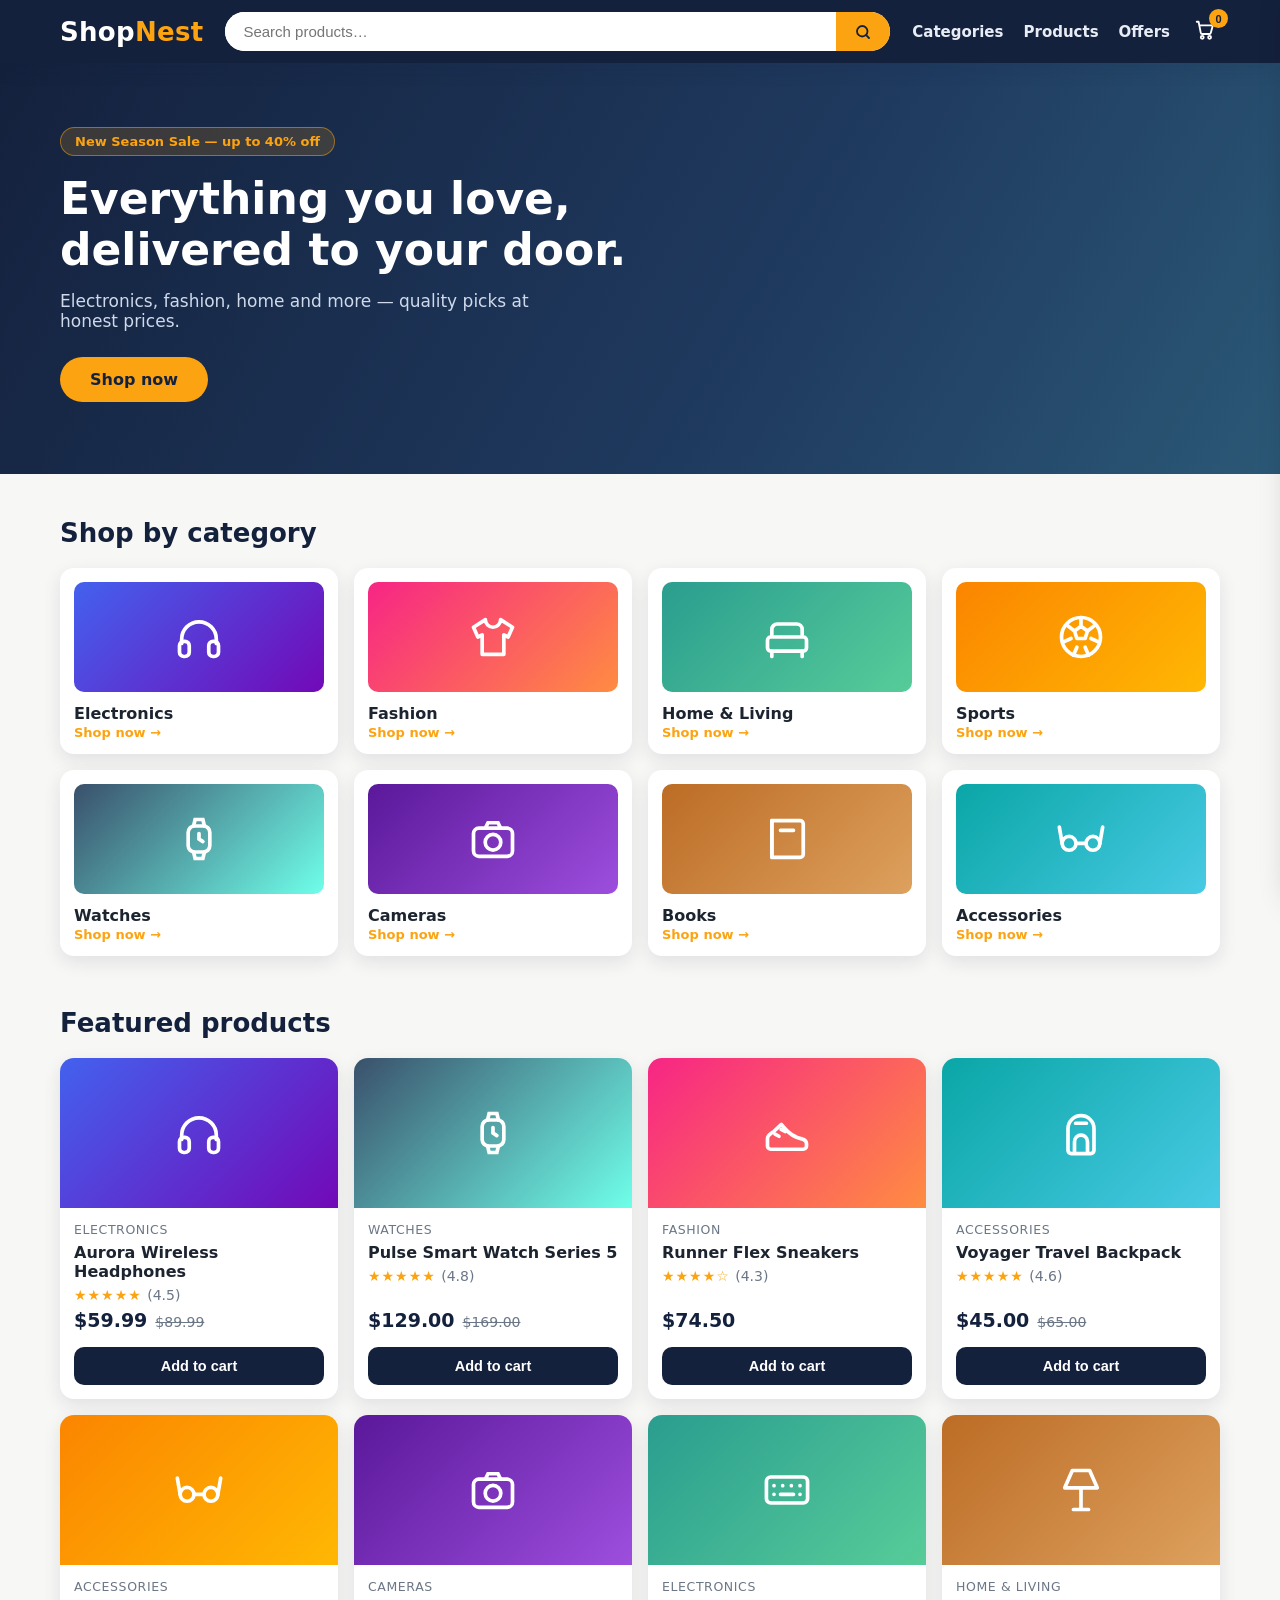
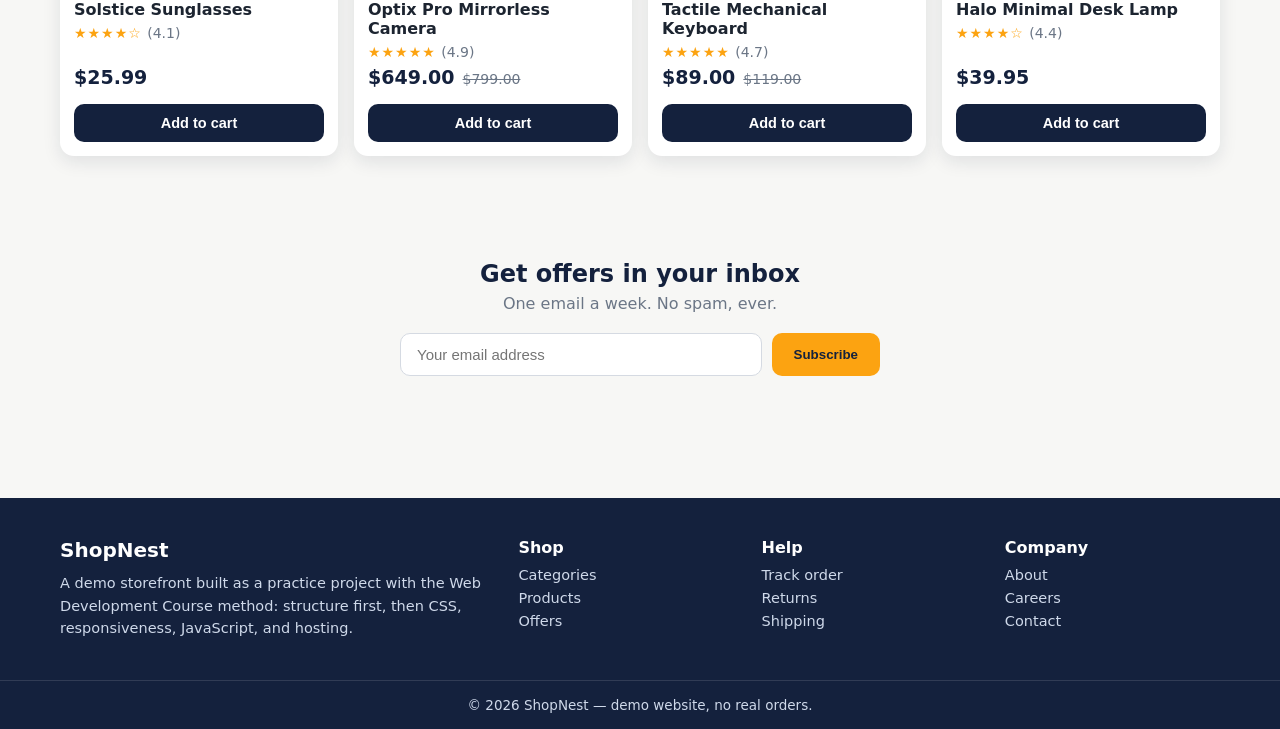
==== webdev-demo/index.html @ 6fdc19e7 "Add ShopNest demo store (Web Dev Course practice build)" ====
<!DOCTYPE html>
<html lang="en">
<head>
<meta charset="UTF-8">
<meta name="viewport" content="width=device-width, initial-scale=1.0">
<title>ShopNest — Demo Store</title>
<link rel="stylesheet" href="style.css">
</head>
<body>

<!-- ===== Header: logo, search form, nav (Course: HTML structure + styled forms) ===== -->
<header class="site-header">
  <div class="header-inner">
    <a class="logo" href="#">Shop<span>Nest</span></a>
    <form class="search-bar" id="searchForm" role="search">
      <input type="search" id="searchInput" placeholder="Search products…" aria-label="Search products">
      <button type="submit" aria-label="Search">
        <svg viewBox="0 0 24 24" width="18" height="18" fill="none" stroke="currentColor" stroke-width="2.4" stroke-linecap="round"><circle cx="11" cy="11" r="7"/><path d="M20 20l-3.8-3.8"/></svg>
      </button>
    </form>
    <nav class="main-nav">
      <a href="#categories">Categories</a>
      <a href="#products">Products</a>
      <a href="#newsletter">Offers</a>
      <button class="cart-btn" id="cartBtn" aria-label="Open cart">
        <svg viewBox="0 0 24 24" width="22" height="22" fill="none" stroke="currentColor" stroke-width="2" stroke-linecap="round" stroke-linejoin="round"><circle cx="9" cy="20" r="1.6"/><circle cx="17" cy="20" r="1.6"/><path d="M3 3h2l2.4 12.2a1.5 1.5 0 0 0 1.5 1.2h7.9a1.5 1.5 0 0 0 1.5-1.2L20.5 7H6"/></svg>
        <span class="cart-count" id="cartCount">0</span>
      </button>
    </nav>
  </div>
</header>

<!-- ===== Hero (Course: Mega Project banner) ===== -->
<section class="hero">
  <div class="hero-text">
    <p class="hero-tag">New Season Sale — up to 40% off</p>
    <h1>Everything you love,<br>delivered to your door.</h1>
    <p class="hero-sub">Electronics, fashion, home and more — quality picks at honest prices.</p>
    <a class="hero-cta" href="#products">Shop now</a>
  </div>
</section>

<!-- ===== Shop by category (Course: Mega Project box grid — Flexbox/Grid) ===== -->
<section class="section" id="categories">
  <h2 class="section-title">Shop by category</h2>
  <div class="category-grid" id="categoryGrid"></div>
</section>

<!-- ===== Products (rendered by JavaScript — Course: DOM manipulation) ===== -->
<section class="section" id="products">
  <h2 class="section-title">Featured products</h2>
  <p class="no-results" id="noResults" hidden>No products match your search.</p>
  <div class="product-grid" id="productGrid"></div>
</section>

<!-- ===== Newsletter (Course: styling forms) ===== -->
<section class="newsletter" id="newsletter">
  <h2>Get offers in your inbox</h2>
  <p>One email a week. No spam, ever.</p>
  <form class="newsletter-form" id="newsletterForm">
    <input type="email" id="newsletterEmail" placeholder="Your email address" aria-label="Email address">
    <button type="submit">Subscribe</button>
  </form>
  <p class="form-msg" id="formMsg" role="status"></p>
</section>

<!-- ===== Footer ===== -->
<footer class="site-footer">
  <div class="footer-grid">
    <div>
      <h3>ShopNest</h3>
      <p>A demo storefront built as a practice project with the Web Development Course method: structure first, then CSS, responsiveness, JavaScript, and hosting.</p>
    </div>
    <div>
      <h4>Shop</h4>
      <a href="#categories">Categories</a><a href="#products">Products</a><a href="#newsletter">Offers</a>
    </div>
    <div>
      <h4>Help</h4>
      <a href="#">Track order</a><a href="#">Returns</a><a href="#">Shipping</a>
    </div>
    <div>
      <h4>Company</h4>
      <a href="#">About</a><a href="#">Careers</a><a href="#">Contact</a>
    </div>
  </div>
  <p class="copyright">© 2026 ShopNest — demo website, no real orders.</p>
</footer>

<!-- ===== Cart drawer (Course: CRUD app pattern — add / view / remove) ===== -->
<div class="cart-overlay" id="cartOverlay" hidden></div>
<aside class="cart-drawer" id="cartDrawer" aria-label="Shopping cart">
  <div class="cart-head">
    <h3>Your cart</h3>
    <button class="cart-close" id="cartClose" aria-label="Close cart">✕</button>
  </div>
  <div class="cart-items" id="cartItems"></div>
  <div class="cart-foot">
    <div class="cart-total"><span>Subtotal</span><strong id="cartTotal">$0.00</strong></div>
    <button class="checkout-btn" id="checkoutBtn">Checkout (demo)</button>
  </div>
</aside>

<script src="script.js"></script>
</body>
</html>
---- webdev-demo/style.css ----
/* ShopNest — built with the Web Development Course method:
   CSS variables → box model reset → Flexbox header → Grid sections →
   styled forms → hover states → responsive media queries */

:root{
  --ink:#14213d;
  --ink-2:#1f3a5f;
  --accent:#fca311;
  --bg:#f7f7f5;
  --card:#ffffff;
  --text:#1c2430;
  --muted:#6b7686;
  --radius:14px;
  --shadow:0 6px 18px rgba(20,33,61,.10);
}
*{margin:0;padding:0;box-sizing:border-box}
html{scroll-behavior:smooth}
body{font-family:"Segoe UI",system-ui,Arial,sans-serif;background:var(--bg);color:var(--text)}

/* Header — Flexbox row */
.site-header{background:var(--ink);position:sticky;top:0;z-index:40;box-shadow:var(--shadow)}
.header-inner{max-width:1200px;margin:0 auto;padding:12px 20px;display:flex;align-items:center;gap:22px}
.logo{color:#fff;font-size:26px;font-weight:800;text-decoration:none;letter-spacing:.3px}
.logo span{color:var(--accent)}
.search-bar{flex:1;display:flex;background:#fff;border-radius:999px;overflow:hidden}
.search-bar input{flex:1;border:none;outline:none;padding:11px 18px;font-size:15px}
.search-bar button{border:none;background:var(--accent);color:var(--ink);padding:0 18px;cursor:pointer;display:flex;align-items:center}
.main-nav{display:flex;align-items:center;gap:20px}
.main-nav a{color:#e8ecf4;text-decoration:none;font-size:15px;font-weight:600}
.main-nav a:hover{color:var(--accent)}
.cart-btn{position:relative;background:none;border:none;color:#fff;cursor:pointer;padding:4px}
.cart-count{position:absolute;top:-6px;right:-8px;background:var(--accent);color:var(--ink);font-size:11px;font-weight:800;min-width:19px;height:19px;border-radius:999px;display:flex;align-items:center;justify-content:center;padding:0 4px}

/* Hero */
.hero{background:linear-gradient(120deg,var(--ink) 0%,var(--ink-2) 60%,#2b5876 100%);color:#fff}
.hero-text{max-width:1200px;margin:0 auto;padding:64px 20px 72px}
.hero-tag{display:inline-block;background:rgba(252,163,17,.16);color:var(--accent);border:1px solid rgba(252,163,17,.5);padding:6px 14px;border-radius:999px;font-size:13px;font-weight:700;margin-bottom:18px}
.hero h1{font-size:44px;line-height:1.15;font-weight:800;max-width:640px}
.hero-sub{margin:16px 0 26px;color:#cfd9ea;font-size:17px;max-width:520px}
.hero-cta{display:inline-block;background:var(--accent);color:var(--ink);font-weight:800;text-decoration:none;padding:13px 30px;border-radius:999px}
.hero-cta:hover{filter:brightness(1.07)}

/* Sections + Grid layouts */
.section{max-width:1200px;margin:0 auto;padding:44px 20px 8px}
.section-title{font-size:26px;font-weight:800;margin-bottom:20px;color:var(--ink)}
.category-grid{display:grid;grid-template-columns:repeat(4,1fr);gap:16px}
.category-card{background:var(--card);border-radius:var(--radius);box-shadow:var(--shadow);padding:14px;cursor:pointer;transition:transform .15s ease}
.category-card:hover{transform:translateY(-3px)}
.category-tile{height:110px;border-radius:10px;display:flex;align-items:center;justify-content:center;color:#fff}
.category-card h3{margin-top:12px;font-size:16px}
.category-card p{color:var(--accent);font-size:13px;font-weight:700;margin-top:2px}

.product-grid{display:grid;grid-template-columns:repeat(4,1fr);gap:16px;padding-bottom:20px}
.product-card{background:var(--card);border-radius:var(--radius);box-shadow:var(--shadow);overflow:hidden;display:flex;flex-direction:column}
.product-tile{height:150px;display:flex;align-items:center;justify-content:center;color:#fff}
.product-body{padding:14px;display:flex;flex-direction:column;gap:6px;flex:1}
.product-body h3{font-size:16px}
.product-cat{color:var(--muted);font-size:12.5px;text-transform:uppercase;letter-spacing:.6px}
.product-rating{color:var(--accent);font-size:14px;letter-spacing:1px}
.product-rating span{color:var(--muted);letter-spacing:0}
.price-row{margin-top:auto;display:flex;align-items:baseline;gap:8px}
.price{font-size:19px;font-weight:800;color:var(--ink)}
.old-price{color:var(--muted);text-decoration:line-through;font-size:14px}
.add-btn{margin-top:10px;background:var(--ink);color:#fff;border:none;padding:11px;border-radius:10px;font-weight:700;cursor:pointer;font-size:14.5px}
.add-btn:hover{background:var(--ink-2)}
.no-results{color:var(--muted);margin-bottom:14px}

/* Newsletter — styled form */
.newsletter{max-width:1200px;margin:36px auto 0;padding:40px 20px 48px;text-align:center}
.newsletter h2{font-size:24px;color:var(--ink)}
.newsletter p{color:var(--muted);margin-top:6px}
.newsletter-form{margin:20px auto 0;max-width:480px;display:flex;gap:10px}
.newsletter-form input{flex:1;padding:12px 16px;border:1.5px solid #d5dae2;border-radius:10px;font-size:15px;outline:none}
.newsletter-form input:focus{border-color:var(--accent)}
.newsletter-form button{background:var(--accent);color:var(--ink);border:none;font-weight:800;padding:12px 22px;border-radius:10px;cursor:pointer}
.form-msg{margin-top:12px;font-weight:600;min-height:20px}
.form-msg.ok{color:#1d7a3a}.form-msg.err{color:#b3261e}

/* Footer */
.site-footer{background:var(--ink);color:#cfd9ea;margin-top:48px}
.footer-grid{max-width:1200px;margin:0 auto;padding:40px 20px;display:grid;grid-template-columns:2fr 1fr 1fr 1fr;gap:28px}
.footer-grid h3{color:#fff;font-size:20px;margin-bottom:10px}
.footer-grid h4{color:#fff;margin-bottom:10px}
.footer-grid a{display:block;color:#cfd9ea;text-decoration:none;margin-bottom:7px;font-size:14.5px}
.footer-grid a:hover{color:var(--accent)}
.footer-grid p{font-size:14.5px;line-height:1.55}
.copyright{text-align:center;padding:16px;border-top:1px solid rgba(255,255,255,.12);font-size:13.5px}

/* Cart drawer */
.cart-overlay{position:fixed;inset:0;background:rgba(10,15,26,.5);z-index:50}
.cart-drawer{position:fixed;top:0;right:0;height:100%;width:360px;max-width:92vw;background:#fff;z-index:60;box-shadow:-8px 0 30px rgba(0,0,0,.2);transform:translateX(105%);transition:transform .25s ease;display:flex;flex-direction:column}
.cart-drawer.open{transform:translateX(0)}
.cart-head{display:flex;justify-content:space-between;align-items:center;padding:18px;border-bottom:1px solid #e6e9ef}
.cart-close{background:none;border:none;font-size:17px;cursor:pointer;color:var(--muted)}
.cart-items{flex:1;overflow-y:auto;padding:14px 18px;display:flex;flex-direction:column;gap:12px}
.cart-empty{color:var(--muted);text-align:center;margin-top:30px}
.cart-item{display:flex;gap:12px;align-items:center;border:1px solid #e6e9ef;border-radius:10px;padding:10px}
.cart-item-tile{width:46px;height:46px;border-radius:8px;display:flex;align-items:center;justify-content:center;color:#fff;flex-shrink:0}
.cart-item-info{flex:1}
.cart-item-info h4{font-size:14.5px}
.cart-item-info p{color:var(--muted);font-size:13px}
.remove-btn{background:none;border:none;color:#b3261e;font-weight:700;cursor:pointer;font-size:13px}
.cart-foot{border-top:1px solid #e6e9ef;padding:16px 18px}
.cart-total{display:flex;justify-content:space-between;font-size:16px;margin-bottom:12px}
.checkout-btn{width:100%;background:var(--accent);color:var(--ink);border:none;padding:13px;border-radius:10px;font-weight:800;cursor:pointer;font-size:15px}

/* Responsiveness — the course's media-query lectures */
@media (max-width: 900px){
  .category-grid,.product-grid{grid-template-columns:repeat(2,1fr)}
  .footer-grid{grid-template-columns:1fr 1fr}
  .hero h1{font-size:34px}
  .main-nav a{display:none}
}
@media (max-width: 560px){
  .category-grid,.product-grid{grid-template-columns:1fr}
  .header-inner{flex-wrap:wrap}
  .search-bar{order:3;flex-basis:100%}
  .newsletter-form{flex-direction:column}
  .hero h1{font-size:28px}
}
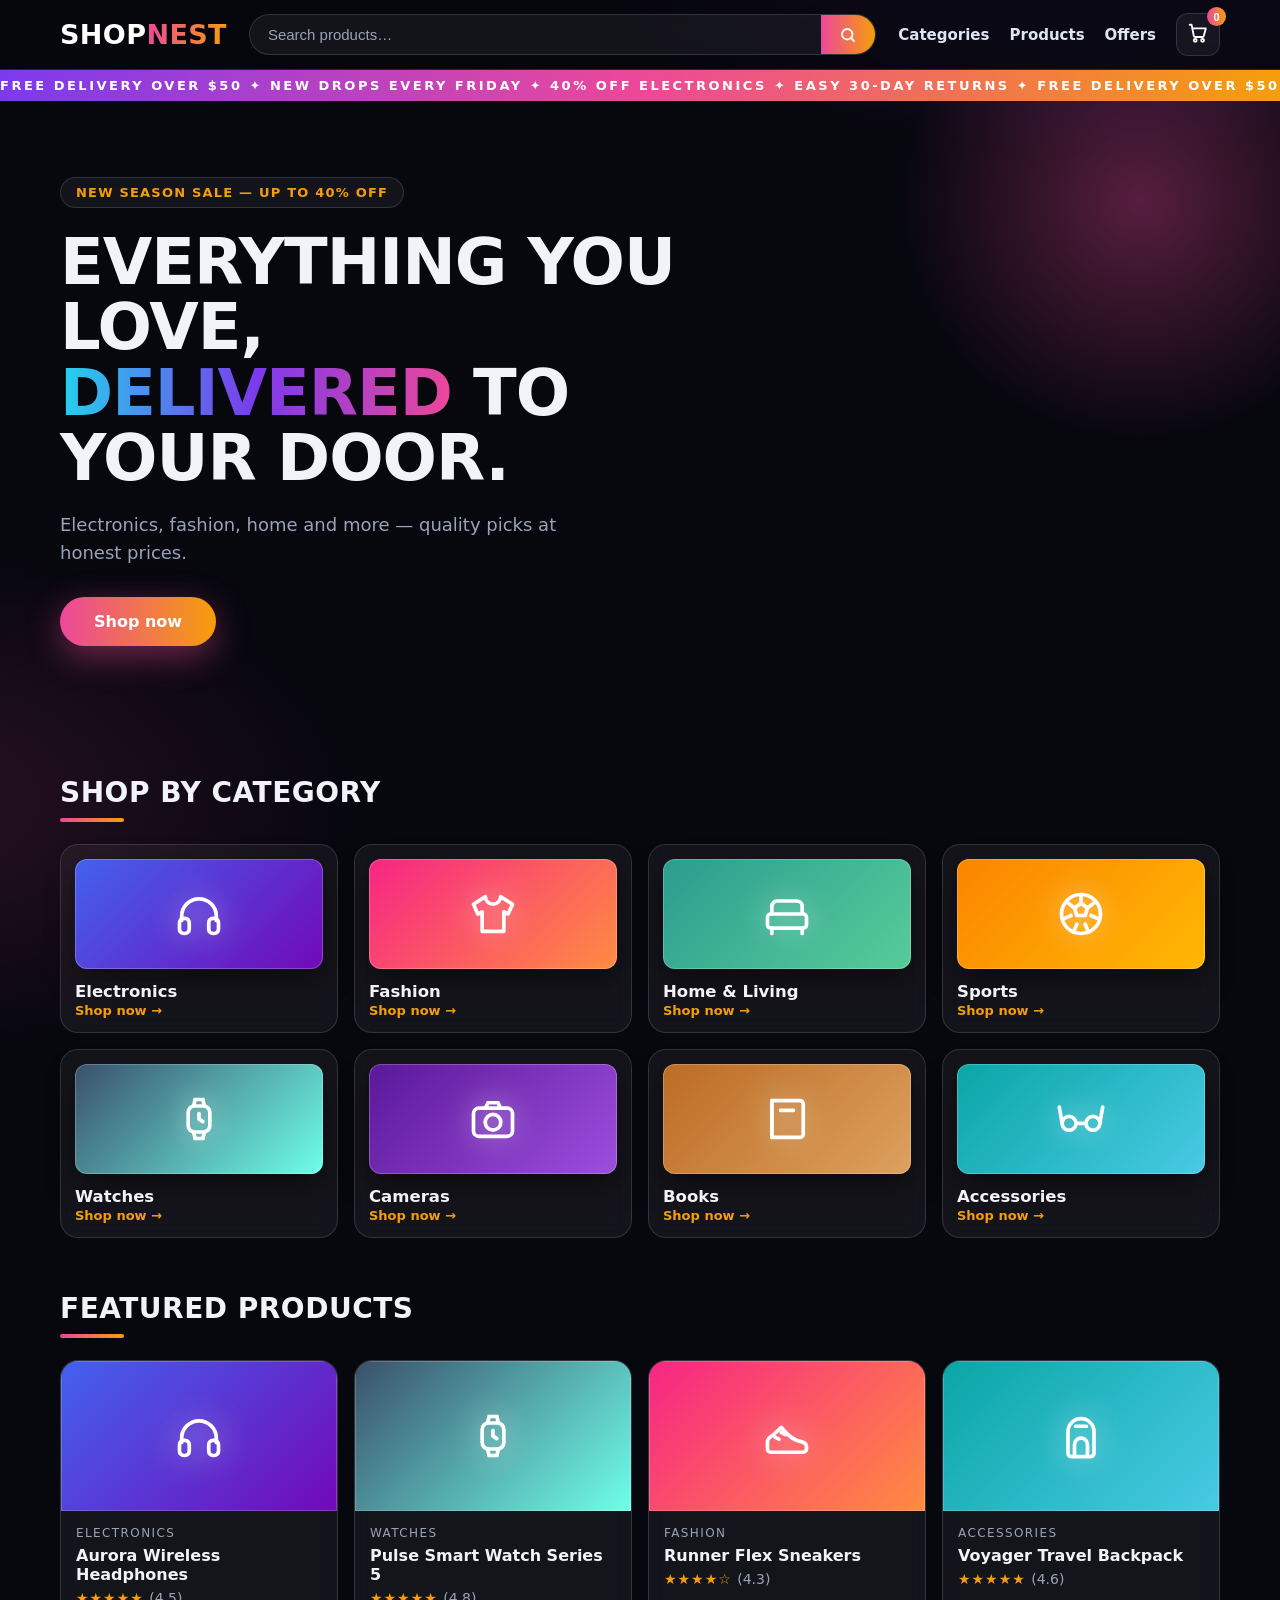
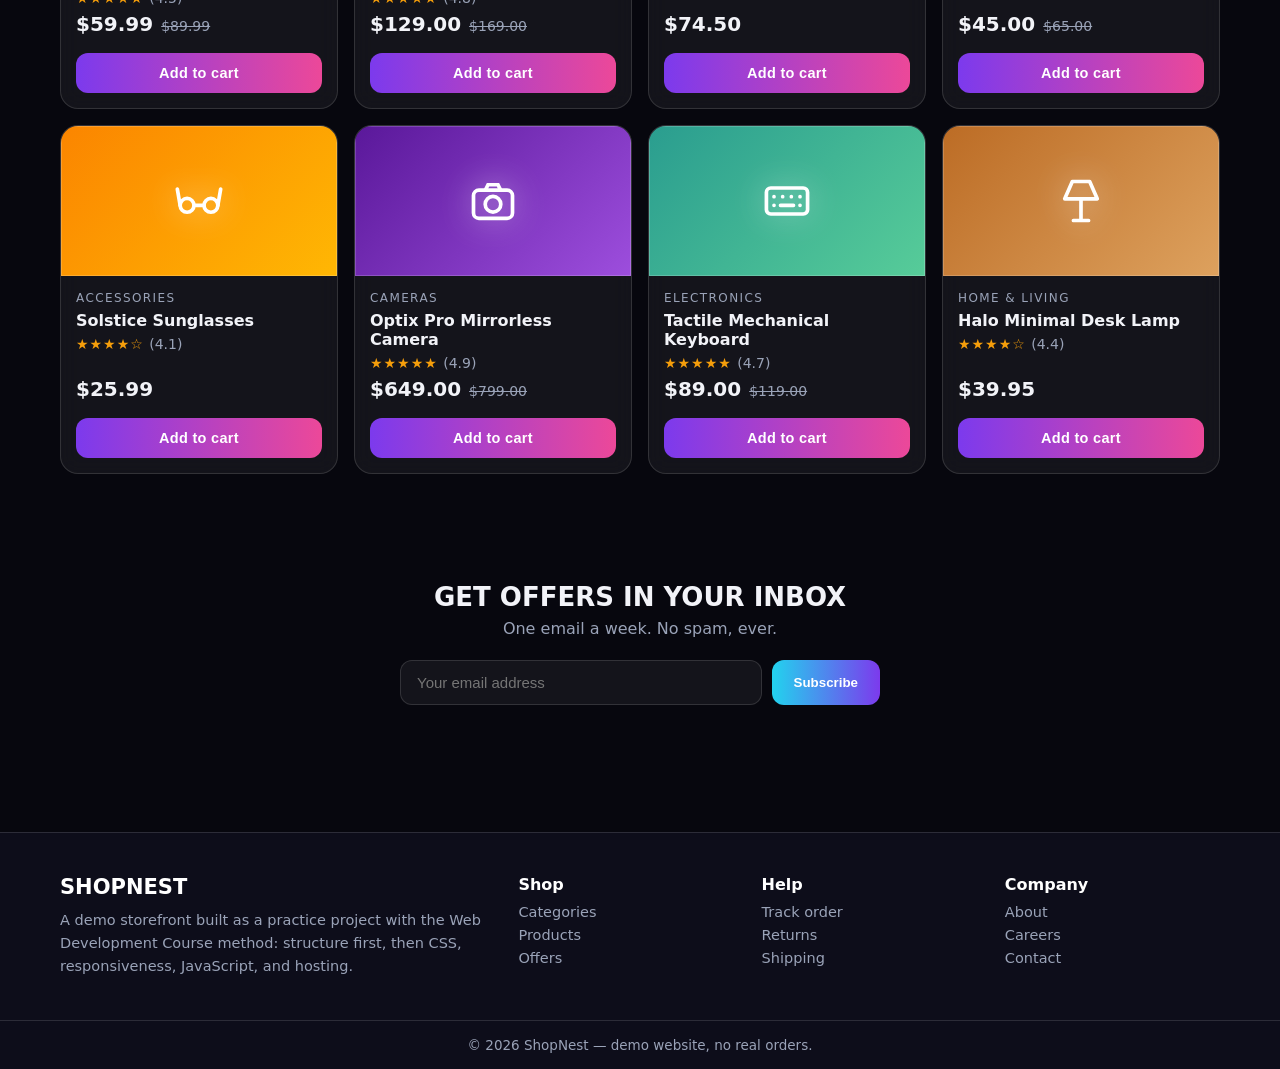
==== commit 1ea63daa: "ShopNest v2: dark glass + glow redesign (not the common template look)" ====
--- a/webdev-demo/index.html
+++ b/webdev-demo/index.html
@@ -30,11 +30,13 @@
   </div>
 </header>
 
+<div class="marquee" aria-hidden="true"><div class="marquee-track">Free delivery over $50 ✦ New drops every Friday ✦ 40% off electronics ✦ Easy 30-day returns ✦ Free delivery over $50 ✦ New drops every Friday ✦ 40% off electronics ✦ Easy 30-day returns ✦&nbsp;</div></div>
+
 <!-- ===== Hero (Course: Mega Project banner) ===== -->
 <section class="hero">
   <div class="hero-text">
     <p class="hero-tag">New Season Sale — up to 40% off</p>
-    <h1>Everything you love,<br>delivered to your door.</h1>
+    <h1>Everything you love,<br><em>delivered</em> to your door.</h1>
     <p class="hero-sub">Electronics, fashion, home and more — quality picks at honest prices.</p>
     <a class="hero-cta" href="#products">Shop now</a>
   </div>
--- a/webdev-demo/style.css
+++ b/webdev-demo/style.css
@@ -1,114 +1,149 @@
-/* ShopNest — built with the Web Development Course method:
-   CSS variables → box model reset → Flexbox header → Grid sections →
-   styled forms → hover states → responsive media queries */
+/* ShopNest v2 — NOT the common template look.
+   Design system (Figma course: frosted glass + modern ideas;
+   Thumbnail course: glow separation):
+   deep-space dark theme, glass surfaces, neon glow tiles,
+   oversized type, gradient text, marquee strip. */
 
 :root{
-  --ink:#14213d;
-  --ink-2:#1f3a5f;
-  --accent:#fca311;
-  --bg:#f7f7f5;
-  --card:#ffffff;
-  --text:#1c2430;
-  --muted:#6b7686;
-  --radius:14px;
-  --shadow:0 6px 18px rgba(20,33,61,.10);
+  --bg:#07070e;
+  --bg-2:#0d0d1a;
+  --glass:rgba(255,255,255,.055);
+  --glass-border:rgba(255,255,255,.13);
+  --text:#f2f3f8;
+  --muted:#9aa3b8;
+  --violet:#7c3aed;
+  --pink:#ec4899;
+  --amber:#f59e0b;
+  --cyan:#22d3ee;
+  --radius:18px;
 }
 *{margin:0;padding:0;box-sizing:border-box}
 html{scroll-behavior:smooth}
-body{font-family:"Segoe UI",system-ui,Arial,sans-serif;background:var(--bg);color:var(--text)}
+body{
+  font-family:"Segoe UI",system-ui,Arial,sans-serif;
+  background:
+    radial-gradient(900px 480px at 85% -5%, rgba(124,58,237,.28), transparent 60%),
+    radial-gradient(800px 420px at -10% 30%, rgba(236,72,153,.16), transparent 60%),
+    radial-gradient(700px 500px at 50% 110%, rgba(34,211,238,.12), transparent 60%),
+    var(--bg);
+  color:var(--text);
+  min-height:100vh;
+}
+::selection{background:var(--pink);color:#fff}
 
-/* Header — Flexbox row */
-.site-header{background:var(--ink);position:sticky;top:0;z-index:40;box-shadow:var(--shadow)}
-.header-inner{max-width:1200px;margin:0 auto;padding:12px 20px;display:flex;align-items:center;gap:22px}
-.logo{color:#fff;font-size:26px;font-weight:800;text-decoration:none;letter-spacing:.3px}
-.logo span{color:var(--accent)}
-.search-bar{flex:1;display:flex;background:#fff;border-radius:999px;overflow:hidden}
-.search-bar input{flex:1;border:none;outline:none;padding:11px 18px;font-size:15px}
-.search-bar button{border:none;background:var(--accent);color:var(--ink);padding:0 18px;cursor:pointer;display:flex;align-items:center}
+/* Header — frosted glass, sticky */
+.site-header{
+  position:sticky;top:0;z-index:40;
+  background:rgba(7,7,14,.72);
+  backdrop-filter:blur(14px);-webkit-backdrop-filter:blur(14px);
+  border-bottom:1px solid var(--glass-border);
+}
+.header-inner{max-width:1200px;margin:0 auto;padding:13px 20px;display:flex;align-items:center;gap:22px}
+.logo{color:#fff;font-size:27px;font-weight:900;text-decoration:none;letter-spacing:.4px;text-transform:uppercase}
+.logo span{background:linear-gradient(90deg,var(--pink),var(--amber));-webkit-background-clip:text;background-clip:text;color:transparent}
+.search-bar{flex:1;display:flex;background:var(--glass);border:1px solid var(--glass-border);border-radius:999px;overflow:hidden}
+.search-bar:focus-within{border-color:var(--pink);box-shadow:0 0 0 3px rgba(236,72,153,.22)}
+.search-bar input{flex:1;border:none;outline:none;background:transparent;color:var(--text);padding:11px 18px;font-size:15px}
+.search-bar input::placeholder{color:var(--muted)}
+.search-bar button{border:none;background:linear-gradient(90deg,var(--pink),var(--amber));color:#fff;padding:0 18px;cursor:pointer;display:flex;align-items:center}
 .main-nav{display:flex;align-items:center;gap:20px}
-.main-nav a{color:#e8ecf4;text-decoration:none;font-size:15px;font-weight:600}
-.main-nav a:hover{color:var(--accent)}
-.cart-btn{position:relative;background:none;border:none;color:#fff;cursor:pointer;padding:4px}
-.cart-count{position:absolute;top:-6px;right:-8px;background:var(--accent);color:var(--ink);font-size:11px;font-weight:800;min-width:19px;height:19px;border-radius:999px;display:flex;align-items:center;justify-content:center;padding:0 4px}
+.main-nav a{color:#dfe4f2;text-decoration:none;font-size:15px;font-weight:600}
+.main-nav a:hover{color:var(--amber)}
+.cart-btn{position:relative;background:var(--glass);border:1px solid var(--glass-border);border-radius:12px;color:#fff;cursor:pointer;padding:8px 10px}
+.cart-count{position:absolute;top:-7px;right:-7px;background:linear-gradient(90deg,var(--pink),var(--amber));color:#fff;font-size:11px;font-weight:800;min-width:19px;height:19px;border-radius:999px;display:flex;align-items:center;justify-content:center;padding:0 4px}
 
-/* Hero */
-.hero{background:linear-gradient(120deg,var(--ink) 0%,var(--ink-2) 60%,#2b5876 100%);color:#fff}
-.hero-text{max-width:1200px;margin:0 auto;padding:64px 20px 72px}
-.hero-tag{display:inline-block;background:rgba(252,163,17,.16);color:var(--accent);border:1px solid rgba(252,163,17,.5);padding:6px 14px;border-radius:999px;font-size:13px;font-weight:700;margin-bottom:18px}
-.hero h1{font-size:44px;line-height:1.15;font-weight:800;max-width:640px}
-.hero-sub{margin:16px 0 26px;color:#cfd9ea;font-size:17px;max-width:520px}
-.hero-cta{display:inline-block;background:var(--accent);color:var(--ink);font-weight:800;text-decoration:none;padding:13px 30px;border-radius:999px}
-.hero-cta:hover{filter:brightness(1.07)}
+/* Marquee strip */
+.marquee{background:linear-gradient(90deg,var(--violet),var(--pink),var(--amber));color:#fff;overflow:hidden;white-space:nowrap;padding:8px 0;font-weight:800;font-size:13px;letter-spacing:2.5px;text-transform:uppercase}
+.marquee-track{display:inline-block;animation:slide 22s linear infinite}
+@keyframes slide{from{transform:translateX(0)}to{transform:translateX(-50%)}}
 
-/* Sections + Grid layouts */
-.section{max-width:1200px;margin:0 auto;padding:44px 20px 8px}
-.section-title{font-size:26px;font-weight:800;margin-bottom:20px;color:var(--ink)}
+/* Hero — oversized type + glow */
+.hero{position:relative;overflow:hidden}
+.hero::after{content:"";position:absolute;width:520px;height:520px;border-radius:50%;background:radial-gradient(circle,rgba(236,72,153,.35),transparent 65%);top:-160px;right:-120px;pointer-events:none}
+.hero-text{max-width:1200px;margin:0 auto;padding:76px 20px 84px;position:relative;z-index:1}
+.hero-tag{display:inline-block;background:var(--glass);border:1px solid var(--glass-border);backdrop-filter:blur(8px);color:var(--amber);padding:7px 15px;border-radius:999px;font-size:13px;font-weight:800;letter-spacing:1.2px;text-transform:uppercase;margin-bottom:22px}
+.hero h1{font-size:64px;line-height:1.02;font-weight:900;letter-spacing:-1px;max-width:720px;text-transform:uppercase}
+.hero h1 em{font-style:normal;background:linear-gradient(92deg,var(--cyan),var(--violet),var(--pink));-webkit-background-clip:text;background-clip:text;color:transparent}
+.hero-sub{margin:20px 0 30px;color:var(--muted);font-size:18px;max-width:520px;line-height:1.55}
+.hero-cta{display:inline-block;background:linear-gradient(90deg,var(--pink),var(--amber));color:#fff;font-weight:800;text-decoration:none;padding:15px 34px;border-radius:999px;box-shadow:0 10px 34px rgba(236,72,153,.45);transition:transform .15s ease}
+.hero-cta:hover{transform:translateY(-2px) scale(1.02)}
+
+/* Sections */
+.section{max-width:1200px;margin:0 auto;padding:46px 20px 8px}
+.section-title{font-size:28px;font-weight:900;text-transform:uppercase;letter-spacing:.5px;margin-bottom:22px}
+.section-title::after{content:"";display:block;width:64px;height:4px;border-radius:4px;margin-top:9px;background:linear-gradient(90deg,var(--pink),var(--amber))}
+
+/* Category cards — glass + glow tiles */
 .category-grid{display:grid;grid-template-columns:repeat(4,1fr);gap:16px}
-.category-card{background:var(--card);border-radius:var(--radius);box-shadow:var(--shadow);padding:14px;cursor:pointer;transition:transform .15s ease}
-.category-card:hover{transform:translateY(-3px)}
-.category-tile{height:110px;border-radius:10px;display:flex;align-items:center;justify-content:center;color:#fff}
-.category-card h3{margin-top:12px;font-size:16px}
-.category-card p{color:var(--accent);font-size:13px;font-weight:700;margin-top:2px}
+.category-card{background:var(--glass);border:1px solid var(--glass-border);border-radius:var(--radius);padding:14px;cursor:pointer;backdrop-filter:blur(10px);transition:transform .18s ease,border-color .18s ease}
+.category-card:hover{transform:translateY(-5px) rotate(-.4deg);border-color:rgba(236,72,153,.55)}
+.category-tile{height:110px;border-radius:12px;display:flex;align-items:center;justify-content:center;color:#fff;box-shadow:0 12px 30px rgba(0,0,0,.45),inset 0 0 0 1px rgba(255,255,255,.22)}
+.category-tile svg{filter:drop-shadow(0 0 14px rgba(255,255,255,.55))}
+.category-card h3{margin-top:13px;font-size:16.5px}
+.category-card p{color:var(--amber);font-size:13px;font-weight:800;margin-top:2px}
 
+/* Product cards — glass, glow on hover */
 .product-grid{display:grid;grid-template-columns:repeat(4,1fr);gap:16px;padding-bottom:20px}
-.product-card{background:var(--card);border-radius:var(--radius);box-shadow:var(--shadow);overflow:hidden;display:flex;flex-direction:column}
-.product-tile{height:150px;display:flex;align-items:center;justify-content:center;color:#fff}
-.product-body{padding:14px;display:flex;flex-direction:column;gap:6px;flex:1}
+.product-card{background:var(--glass);border:1px solid var(--glass-border);border-radius:var(--radius);overflow:hidden;display:flex;flex-direction:column;backdrop-filter:blur(10px);transition:transform .18s ease,box-shadow .18s ease}
+.product-card:hover{transform:translateY(-6px);box-shadow:0 22px 44px rgba(124,58,237,.35)}
+.product-tile{height:150px;display:flex;align-items:center;justify-content:center;color:#fff;box-shadow:inset 0 0 0 1px rgba(255,255,255,.18)}
+.product-tile svg{filter:drop-shadow(0 0 16px rgba(255,255,255,.6))}
+.product-body{padding:15px;display:flex;flex-direction:column;gap:6px;flex:1}
 .product-body h3{font-size:16px}
-.product-cat{color:var(--muted);font-size:12.5px;text-transform:uppercase;letter-spacing:.6px}
-.product-rating{color:var(--accent);font-size:14px;letter-spacing:1px}
+.product-cat{color:var(--muted);font-size:12px;text-transform:uppercase;letter-spacing:1.4px}
+.product-rating{color:var(--amber);font-size:14px;letter-spacing:1px}
 .product-rating span{color:var(--muted);letter-spacing:0}
 .price-row{margin-top:auto;display:flex;align-items:baseline;gap:8px}
-.price{font-size:19px;font-weight:800;color:var(--ink)}
+.price{font-size:20px;font-weight:900}
 .old-price{color:var(--muted);text-decoration:line-through;font-size:14px}
-.add-btn{margin-top:10px;background:var(--ink);color:#fff;border:none;padding:11px;border-radius:10px;font-weight:700;cursor:pointer;font-size:14.5px}
-.add-btn:hover{background:var(--ink-2)}
+.add-btn{margin-top:11px;background:linear-gradient(90deg,var(--violet),var(--pink));color:#fff;border:none;padding:12px;border-radius:12px;font-weight:800;cursor:pointer;font-size:14.5px;letter-spacing:.3px}
+.add-btn:hover{filter:brightness(1.15)}
 .no-results{color:var(--muted);margin-bottom:14px}
 
-/* Newsletter — styled form */
-.newsletter{max-width:1200px;margin:36px auto 0;padding:40px 20px 48px;text-align:center}
-.newsletter h2{font-size:24px;color:var(--ink)}
-.newsletter p{color:var(--muted);margin-top:6px}
-.newsletter-form{margin:20px auto 0;max-width:480px;display:flex;gap:10px}
-.newsletter-form input{flex:1;padding:12px 16px;border:1.5px solid #d5dae2;border-radius:10px;font-size:15px;outline:none}
-.newsletter-form input:focus{border-color:var(--accent)}
-.newsletter-form button{background:var(--accent);color:var(--ink);border:none;font-weight:800;padding:12px 22px;border-radius:10px;cursor:pointer}
-.form-msg{margin-top:12px;font-weight:600;min-height:20px}
-.form-msg.ok{color:#1d7a3a}.form-msg.err{color:#b3261e}
+/* Newsletter */
+.newsletter{max-width:1200px;margin:38px auto 0;padding:42px 20px 50px;text-align:center}
+.newsletter h2{font-size:26px;font-weight:900;text-transform:uppercase}
+.newsletter p{color:var(--muted);margin-top:7px}
+.newsletter-form{margin:22px auto 0;max-width:480px;display:flex;gap:10px}
+.newsletter-form input{flex:1;padding:13px 16px;background:var(--glass);border:1px solid var(--glass-border);border-radius:12px;font-size:15px;outline:none;color:var(--text)}
+.newsletter-form input:focus{border-color:var(--cyan);box-shadow:0 0 0 3px rgba(34,211,238,.2)}
+.newsletter-form button{background:linear-gradient(90deg,var(--cyan),var(--violet));color:#fff;border:none;font-weight:800;padding:13px 22px;border-radius:12px;cursor:pointer}
+.form-msg{margin-top:12px;font-weight:700;min-height:20px}
+.form-msg.ok{color:#34d399}.form-msg.err{color:#fb7185}
 
 /* Footer */
-.site-footer{background:var(--ink);color:#cfd9ea;margin-top:48px}
-.footer-grid{max-width:1200px;margin:0 auto;padding:40px 20px;display:grid;grid-template-columns:2fr 1fr 1fr 1fr;gap:28px}
-.footer-grid h3{color:#fff;font-size:20px;margin-bottom:10px}
+.site-footer{background:var(--bg-2);border-top:1px solid var(--glass-border);color:var(--muted);margin-top:50px}
+.footer-grid{max-width:1200px;margin:0 auto;padding:42px 20px;display:grid;grid-template-columns:2fr 1fr 1fr 1fr;gap:28px}
+.footer-grid h3{color:#fff;font-size:21px;margin-bottom:10px;text-transform:uppercase}
 .footer-grid h4{color:#fff;margin-bottom:10px}
-.footer-grid a{display:block;color:#cfd9ea;text-decoration:none;margin-bottom:7px;font-size:14.5px}
-.footer-grid a:hover{color:var(--accent)}
-.footer-grid p{font-size:14.5px;line-height:1.55}
-.copyright{text-align:center;padding:16px;border-top:1px solid rgba(255,255,255,.12);font-size:13.5px}
+.footer-grid a{display:block;color:var(--muted);text-decoration:none;margin-bottom:7px;font-size:14.5px}
+.footer-grid a:hover{color:var(--amber)}
+.footer-grid p{font-size:14.5px;line-height:1.6}
+.copyright{text-align:center;padding:16px;border-top:1px solid var(--glass-border);font-size:13.5px}
 
-/* Cart drawer */
-.cart-overlay{position:fixed;inset:0;background:rgba(10,15,26,.5);z-index:50}
-.cart-drawer{position:fixed;top:0;right:0;height:100%;width:360px;max-width:92vw;background:#fff;z-index:60;box-shadow:-8px 0 30px rgba(0,0,0,.2);transform:translateX(105%);transition:transform .25s ease;display:flex;flex-direction:column}
+/* Cart drawer — dark glass */
+.cart-overlay{position:fixed;inset:0;background:rgba(3,3,8,.62);z-index:50;backdrop-filter:blur(3px)}
+.cart-drawer{position:fixed;top:0;right:0;height:100%;width:360px;max-width:92vw;background:#0d0d1a;border-left:1px solid var(--glass-border);z-index:60;transform:translateX(105%);transition:transform .25s ease;display:flex;flex-direction:column;color:var(--text)}
 .cart-drawer.open{transform:translateX(0)}
-.cart-head{display:flex;justify-content:space-between;align-items:center;padding:18px;border-bottom:1px solid #e6e9ef}
+.cart-head{display:flex;justify-content:space-between;align-items:center;padding:18px;border-bottom:1px solid var(--glass-border)}
 .cart-close{background:none;border:none;font-size:17px;cursor:pointer;color:var(--muted)}
 .cart-items{flex:1;overflow-y:auto;padding:14px 18px;display:flex;flex-direction:column;gap:12px}
 .cart-empty{color:var(--muted);text-align:center;margin-top:30px}
-.cart-item{display:flex;gap:12px;align-items:center;border:1px solid #e6e9ef;border-radius:10px;padding:10px}
-.cart-item-tile{width:46px;height:46px;border-radius:8px;display:flex;align-items:center;justify-content:center;color:#fff;flex-shrink:0}
+.cart-item{display:flex;gap:12px;align-items:center;background:var(--glass);border:1px solid var(--glass-border);border-radius:12px;padding:10px}
+.cart-item-tile{width:46px;height:46px;border-radius:9px;display:flex;align-items:center;justify-content:center;color:#fff;flex-shrink:0}
 .cart-item-info{flex:1}
 .cart-item-info h4{font-size:14.5px}
 .cart-item-info p{color:var(--muted);font-size:13px}
-.remove-btn{background:none;border:none;color:#b3261e;font-weight:700;cursor:pointer;font-size:13px}
-.cart-foot{border-top:1px solid #e6e9ef;padding:16px 18px}
+.remove-btn{background:none;border:none;color:#fb7185;font-weight:700;cursor:pointer;font-size:13px}
+.cart-foot{border-top:1px solid var(--glass-border);padding:16px 18px}
 .cart-total{display:flex;justify-content:space-between;font-size:16px;margin-bottom:12px}
-.checkout-btn{width:100%;background:var(--accent);color:var(--ink);border:none;padding:13px;border-radius:10px;font-weight:800;cursor:pointer;font-size:15px}
+.checkout-btn{width:100%;background:linear-gradient(90deg,var(--pink),var(--amber));color:#fff;border:none;padding:13px;border-radius:12px;font-weight:800;cursor:pointer;font-size:15px}
 
-/* Responsiveness — the course's media-query lectures */
+/* Responsiveness */
 @media (max-width: 900px){
   .category-grid,.product-grid{grid-template-columns:repeat(2,1fr)}
   .footer-grid{grid-template-columns:1fr 1fr}
-  .hero h1{font-size:34px}
+  .hero h1{font-size:42px}
   .main-nav a{display:none}
 }
 @media (max-width: 560px){
@@ -116,5 +151,6 @@
   .header-inner{flex-wrap:wrap}
   .search-bar{order:3;flex-basis:100%}
   .newsletter-form{flex-direction:column}
-  .hero h1{font-size:28px}
+  .hero h1{font-size:31px}
+  .hero-text{padding:52px 20px 60px}
 }
